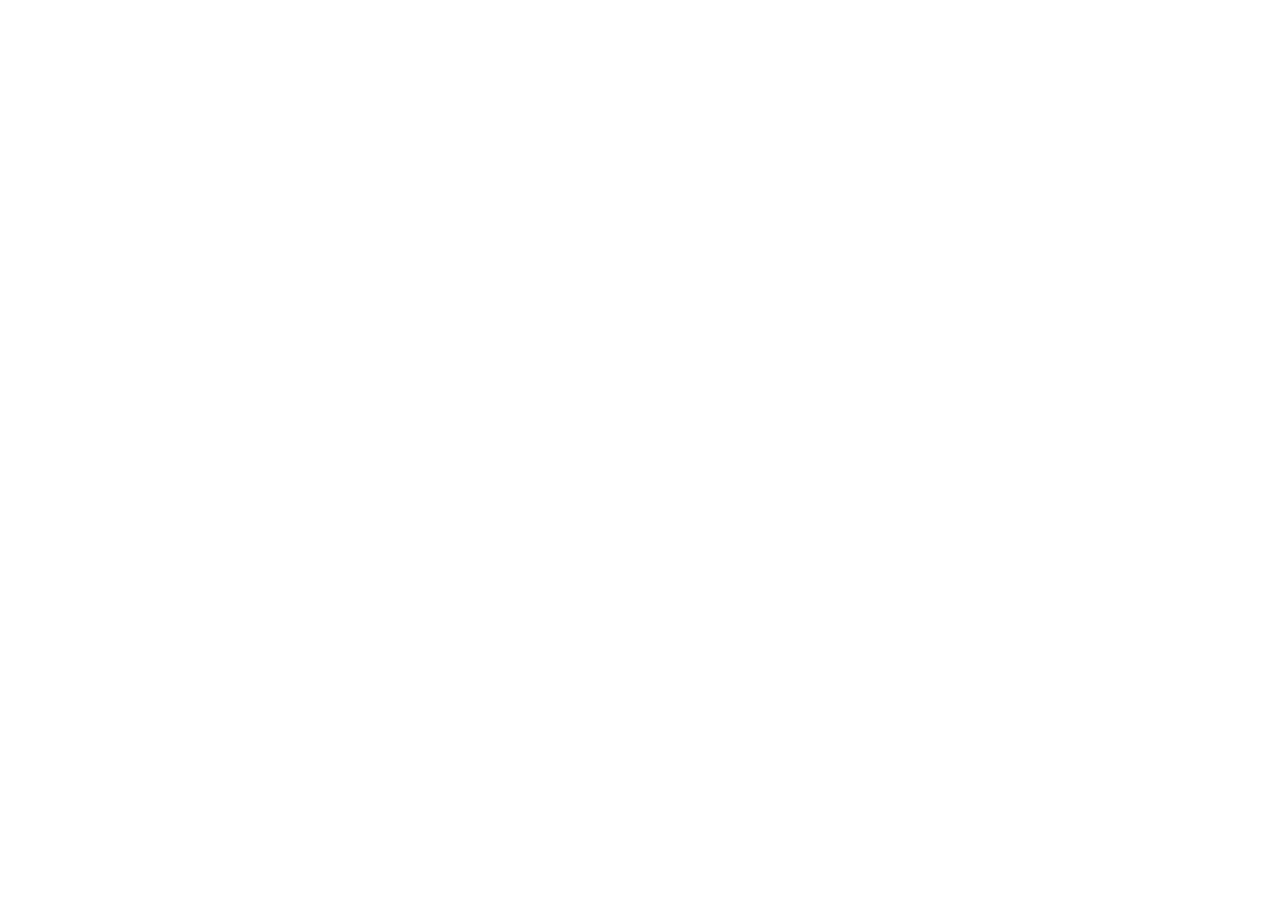
==== index.html @ 1f1d1c87 "Add files via upload" ====
<!DOCTYPE html>

<html lang="vi">
<head>
<meta charset="utf-8"/>
<meta content="width=device-width, initial-scale=1.0, maximum-scale=1" name="viewport"/>
<title>Quản lý lớp — Gọn gàng trong từng tiết</title>
<meta content="Webapp quản lý lớp học cho giáo viên: theo dõi học sinh, điểm TX, lượt gọi tên, vi phạm, đồng bộ Google Sheet." name="description"/>
<meta content="#1D6FE5" name="theme-color"/>
<link href="./logo.png" rel="icon" type="image/png"/>
<link href="https://fonts.googleapis.com" rel="preconnect"/>
<link crossorigin="" href="https://fonts.gstatic.com" rel="preconnect"/>
<link href="https://fonts.googleapis.com/css2?family=Be+Vietnam+Pro:ital,wght@0,400;0,500;0,600;0,700;0,800;1,400&amp;display=swap" rel="stylesheet"/>
<script crossorigin="" src="/quan-ly-lop/assets/index-DHZElYMk.js" type="module"></script>
<link crossorigin="" href="/quan-ly-lop/assets/index-BlzPCnRT.css" rel="stylesheet"/>

</head>
<body>

<div id="root"></div>
</body>
</html>
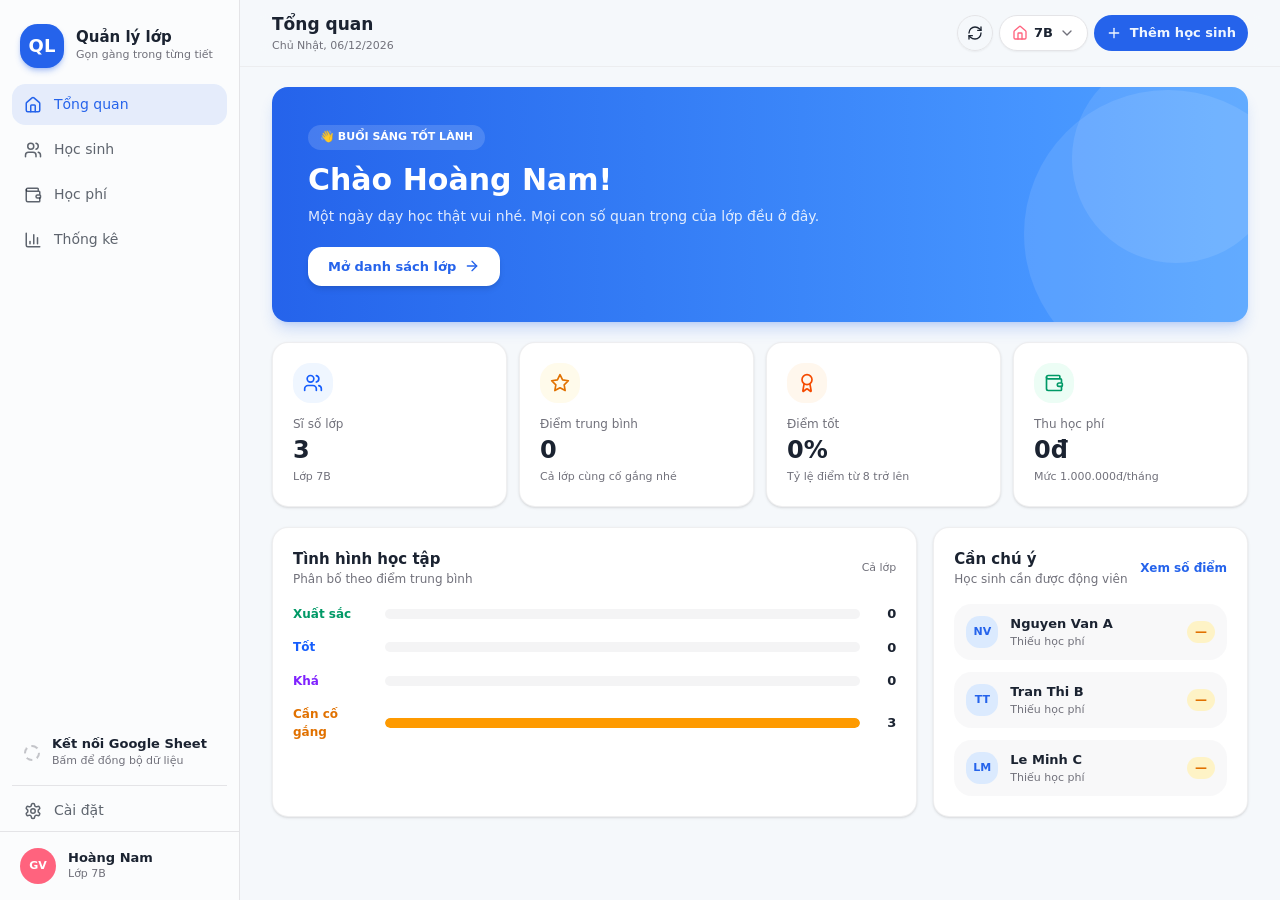
==== commit 3e83db3e: "Add files via upload" ====
--- a/index.html
+++ b/index.html
@@ -11,12 +11,56 @@
 <link href="https://fonts.googleapis.com" rel="preconnect"/>
 <link crossorigin="" href="https://fonts.gstatic.com" rel="preconnect"/>
 <link href="https://fonts.googleapis.com/css2?family=Be+Vietnam+Pro:ital,wght@0,400;0,500;0,600;0,700;0,800;1,400&amp;display=swap" rel="stylesheet"/>
-<script crossorigin="" src="/quan-ly-lop/assets/index-DHZElYMk.js" type="module"></script>
-<link crossorigin="" href="/quan-ly-lop/assets/index-BlzPCnRT.css" rel="stylesheet"/>
+<script crossorigin="" src="./assets/index-DHZElYMk.js" type="module"></script>
+<link crossorigin="" href="./assets/index-BlzPCnRT.css" rel="stylesheet"/>
 
 </head>
 <body>
 
 <div id="root"></div>
+<script>
+  (function () {
+    function textOf(el) {
+      return (el.textContent || "").replace(/\s+/g, " ").trim();
+    }
+
+    function hideFieldByText(labelText) {
+      document.querySelectorAll("label, div, span, p").forEach(function (el) {
+        if (textOf(el) === labelText) {
+          var block = el.parentElement;
+          if (block) block.style.display = "none";
+        }
+      });
+    }
+
+    function hideUnusedScoreSection() {
+      document.querySelectorAll("label, div, span, p").forEach(function (el) {
+        var text = textOf(el);
+        if (text.indexOf("ĐIỂM SỐ") !== -1 && text.indexOf("KỶ LUẬT") !== -1) {
+          el.style.display = "none";
+        }
+        if (text.indexOf("Điểm TX1") === 0) {
+          var txBlock = el.parentElement;
+          if (txBlock) txBlock.style.display = "none";
+        }
+      });
+
+      hideFieldByText("Số lần gọi tên");
+      hideFieldByText("Điểm cộng");
+      hideFieldByText("Số lần vi phạm");
+
+      document.querySelectorAll('input[placeholder="TX1"], input[placeholder="TX2"], input[placeholder="TX3"], input[placeholder="TX4"]').forEach(function (input) {
+        var grid = input.parentElement;
+        if (grid) grid.style.display = "none";
+      });
+    }
+
+    window.addEventListener("DOMContentLoaded", hideUnusedScoreSection);
+    new MutationObserver(hideUnusedScoreSection).observe(document.documentElement, {
+      childList: true,
+      subtree: true
+    });
+  })();
+</script>
 </body>
 </html>
